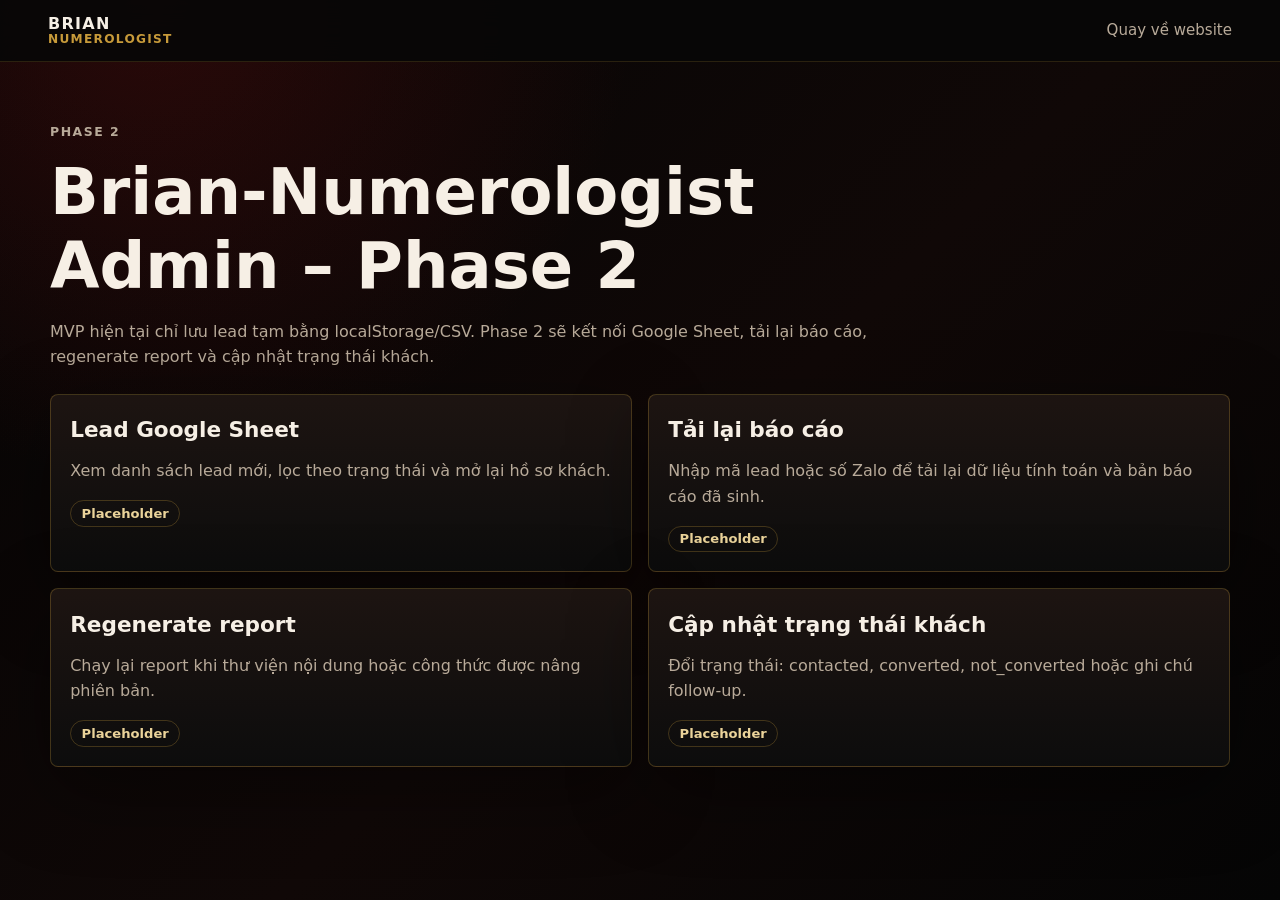
==== admin.html @ 4ddb9e4a "Add files via upload" ====
<!doctype html>
<html lang="vi">
  <head>
    <meta charset="utf-8">
    <meta name="viewport" content="width=device-width, initial-scale=1">
    <title>Brian-Numerologist Admin – Phase 2</title>
    <link rel="icon" href="data:,">
    <link rel="stylesheet" href="styles.css">
  </head>
  <body>
    <header class="site-header">
      <a class="brand-mark" href="index.html">
        <span>BRIAN</span><span>NUMEROLOGIST</span>
      </a>
      <nav aria-label="Điều hướng admin">
        <a href="index.html">Quay về website</a>
      </nav>
    </header>

    <main class="admin-shell">
      <section class="admin-hero">
        <p class="eyebrow">Phase 2</p>
        <h1>Brian-Numerologist Admin – Phase 2</h1>
        <p>
          MVP hiện tại chỉ lưu lead tạm bằng localStorage/CSV. Phase 2 sẽ kết nối Google Sheet,
          tải lại báo cáo, regenerate report và cập nhật trạng thái khách.
        </p>
      </section>

      <section class="admin-grid">
        <article class="admin-card">
          <h2>Lead Google Sheet</h2>
          <p>Xem danh sách lead mới, lọc theo trạng thái và mở lại hồ sơ khách.</p>
          <span class="phase-badge">Placeholder</span>
        </article>

        <article class="admin-card">
          <h2>Tải lại báo cáo</h2>
          <p>Nhập mã lead hoặc số Zalo để tải lại dữ liệu tính toán và bản báo cáo đã sinh.</p>
          <span class="phase-badge">Placeholder</span>
        </article>

        <article class="admin-card">
          <h2>Regenerate report</h2>
          <p>Chạy lại report khi thư viện nội dung hoặc công thức được nâng phiên bản.</p>
          <span class="phase-badge">Placeholder</span>
        </article>

        <article class="admin-card">
          <h2>Cập nhật trạng thái khách</h2>
          <p>Đổi trạng thái: contacted, converted, not_converted hoặc ghi chú follow-up.</p>
          <span class="phase-badge">Placeholder</span>
        </article>
      </section>
    </main>
  </body>
</html>
---- styles.css ----
:root {
  --bg: #070707;
  --bg-soft: #111111;
  --panel: #15110f;
  --panel-strong: #1e1512;
  --red: #8f1414;
  --red-deep: #4d0909;
  --gold: #c79a3a;
  --gold-soft: #ead39a;
  --text: #f6efe5;
  --muted: #b8aa99;
  --line: rgba(199, 154, 58, 0.28);
  --danger: #ffb0a8;
  --success: #bce7be;
  --shadow: 0 24px 80px rgba(0, 0, 0, 0.42);
  color-scheme: dark;
  font-family: Inter, ui-sans-serif, system-ui, -apple-system, BlinkMacSystemFont, "Segoe UI", sans-serif;
}

* {
  box-sizing: border-box;
}

html {
  scroll-behavior: smooth;
}

body {
  margin: 0;
  background:
    radial-gradient(circle at 12% 0%, rgba(143, 20, 20, 0.26), transparent 30rem),
    linear-gradient(135deg, #050505 0%, #100807 54%, #050505 100%);
  color: var(--text);
  min-height: 100vh;
}

a {
  color: var(--gold-soft);
}

button,
input,
select,
textarea {
  font: inherit;
}

.site-header {
  position: sticky;
  top: 0;
  z-index: 20;
  display: flex;
  align-items: center;
  justify-content: space-between;
  gap: 1rem;
  padding: 1rem clamp(1rem, 4vw, 3rem);
  background: rgba(7, 7, 7, 0.9);
  border-bottom: 1px solid rgba(199, 154, 58, 0.18);
  backdrop-filter: blur(14px);
}

.brand-mark {
  display: inline-flex;
  flex-direction: column;
  gap: 0.05rem;
  color: var(--text);
  text-decoration: none;
  font-weight: 800;
  letter-spacing: 0.08em;
  line-height: 1;
}

.brand-mark span:last-child {
  color: var(--gold);
  font-size: 0.76rem;
}

nav {
  display: flex;
  flex-wrap: wrap;
  justify-content: flex-end;
  gap: 0.85rem;
}

nav a {
  color: var(--muted);
  text-decoration: none;
  font-size: 0.94rem;
}

nav a:hover {
  color: var(--gold-soft);
}

main {
  width: min(1180px, calc(100% - 2rem));
  margin: 0 auto;
}

.hero {
  display: grid;
  grid-template-columns: minmax(0, 1fr) 340px;
  gap: clamp(1rem, 4vw, 3rem);
  align-items: center;
  min-height: 560px;
  padding: clamp(3rem, 8vw, 6rem) 0;
}

.hero h1 {
  max-width: 820px;
  margin: 0;
  font-size: clamp(2.45rem, 5vw, 5.5rem);
  line-height: 0.98;
  letter-spacing: 0;
}

.hero-subtitle {
  max-width: 680px;
  color: var(--gold-soft);
  font-size: clamp(1.1rem, 2vw, 1.45rem);
  line-height: 1.55;
}

.disclaimer {
  width: fit-content;
  max-width: 720px;
  margin-top: 1.25rem;
  padding: 0.85rem 1rem;
  color: var(--text);
  background: rgba(143, 20, 20, 0.28);
  border: 1px solid rgba(199, 154, 58, 0.32);
  border-radius: 8px;
}

.hero-panel,
.form-card,
.summary-card,
.test-card,
.report-panel,
.admin-card,
.interest-box {
  background: linear-gradient(180deg, rgba(30, 21, 18, 0.96), rgba(13, 13, 13, 0.96));
  border: 1px solid var(--line);
  border-radius: 8px;
  box-shadow: var(--shadow);
}

.hero-panel {
  padding: 1.25rem;
}

.hero-panel strong {
  display: block;
  margin: 0.2rem 0;
  color: var(--gold);
  font-size: 3.2rem;
  line-height: 1;
}

.panel-kicker,
.eyebrow {
  color: var(--gold);
  font-size: 0.78rem;
  font-weight: 800;
  letter-spacing: 0.12em;
  text-transform: uppercase;
}

.zalo-link {
  display: inline-flex;
  margin-top: 0.6rem;
  color: var(--text);
  font-weight: 700;
  text-decoration: none;
}

.workspace-grid {
  display: grid;
  grid-template-columns: minmax(320px, 0.95fr) minmax(320px, 1.05fr);
  gap: 1rem;
  align-items: start;
  padding-bottom: 2rem;
}

.form-card,
.summary-card,
.test-card {
  padding: clamp(1rem, 2vw, 1.5rem);
}

.test-card {
  grid-column: 2;
}

.section-heading {
  margin-bottom: 1rem;
}

.section-heading h2,
.report-toolbar h2,
.admin-card h2 {
  margin: 0.2rem 0 0;
  color: var(--text);
  font-size: 1.35rem;
}

.section-heading p {
  margin: 0.4rem 0 0;
  color: var(--muted);
  line-height: 1.55;
}

.centered {
  text-align: center;
  max-width: 760px;
  margin: 0 auto 1.5rem;
}

.field {
  display: grid;
  gap: 0.45rem;
  margin-bottom: 0.9rem;
}

label {
  color: var(--gold-soft);
  font-size: 0.94rem;
  font-weight: 700;
}

input,
select,
textarea {
  width: 100%;
  color: var(--text);
  background: #0a0a0a;
  border: 1px solid rgba(199, 154, 58, 0.26);
  border-radius: 8px;
  padding: 0.82rem 0.9rem;
  outline: none;
}

textarea {
  resize: vertical;
}

input:focus,
select:focus,
textarea:focus {
  border-color: var(--gold);
  box-shadow: 0 0 0 3px rgba(199, 154, 58, 0.14);
}

.checkbox-row {
  display: flex;
  gap: 0.7rem;
  align-items: flex-start;
  color: var(--muted);
  font-weight: 500;
  line-height: 1.45;
}

.checkbox-row input {
  width: auto;
  margin-top: 0.18rem;
}

.form-errors {
  margin: 1rem 0;
  padding: 0.85rem 1rem;
  color: var(--danger);
  background: rgba(143, 20, 20, 0.2);
  border: 1px solid rgba(255, 176, 168, 0.3);
  border-radius: 8px;
}

.form-errors ul {
  margin: 0;
  padding-left: 1.2rem;
}

.button-row,
.utility-row {
  display: flex;
  flex-wrap: wrap;
  gap: 0.7rem;
  align-items: center;
  margin-top: 1rem;
}

.compact {
  justify-content: flex-end;
}

.primary-button,
.secondary-button,
.ghost-button {
  display: inline-flex;
  justify-content: center;
  align-items: center;
  min-height: 2.85rem;
  border: 1px solid transparent;
  border-radius: 8px;
  padding: 0.75rem 1rem;
  font-weight: 800;
  cursor: pointer;
  text-decoration: none;
  transition: transform 160ms ease, border-color 160ms ease, background 160ms ease;
}

.primary-button {
  color: #160f06;
  background: linear-gradient(180deg, #edcc77, var(--gold));
  border-color: rgba(255, 255, 255, 0.12);
}

.primary-button.muted {
  color: var(--text);
  background: linear-gradient(180deg, #a51a1a, var(--red-deep));
  border-color: rgba(199, 154, 58, 0.32);
}

.secondary-button {
  color: var(--gold-soft);
  background: rgba(199, 154, 58, 0.08);
  border-color: rgba(199, 154, 58, 0.36);
}

.ghost-button {
  color: var(--muted);
  background: transparent;
  border-color: rgba(255, 255, 255, 0.14);
}

.primary-button:hover,
.secondary-button:hover,
.ghost-button:hover {
  transform: translateY(-1px);
  border-color: var(--gold);
}

.status-text {
  color: var(--muted);
  font-size: 0.9rem;
}

.summary-grid {
  display: grid;
  grid-template-columns: repeat(2, minmax(0, 1fr));
  gap: 0.75rem;
}

.summary-item {
  min-width: 0;
  padding: 0.9rem;
  background: rgba(255, 255, 255, 0.035);
  border: 1px solid rgba(199, 154, 58, 0.18);
  border-radius: 8px;
}

.summary-item span {
  display: block;
  color: var(--muted);
  font-size: 0.82rem;
}

.summary-item strong {
  display: block;
  margin-top: 0.25rem;
  color: var(--gold-soft);
  overflow-wrap: anywhere;
}

.summary-item.wide {
  grid-column: 1 / -1;
}

.test-pass,
.test-fail {
  padding: 0.9rem;
  border-radius: 8px;
  line-height: 1.5;
}

.test-pass {
  color: var(--success);
  background: rgba(92, 160, 95, 0.12);
  border: 1px solid rgba(188, 231, 190, 0.28);
}

.test-fail {
  color: var(--danger);
  background: rgba(143, 20, 20, 0.18);
  border: 1px solid rgba(255, 176, 168, 0.32);
}

.report-panel {
  margin: 2rem 0;
  padding: clamp(1rem, 2vw, 1.5rem);
}

.print-brand {
  display: flex;
  justify-content: space-between;
  gap: 1rem;
  color: var(--gold-soft);
  border-bottom: 1px solid var(--line);
  padding-bottom: 0.8rem;
  margin-bottom: 1rem;
}

.report-toolbar {
  display: flex;
  justify-content: space-between;
  gap: 1rem;
  align-items: flex-end;
  margin-bottom: 1rem;
}

.report-intro {
  color: var(--muted);
  line-height: 1.65;
  padding: 1rem;
  background: rgba(0, 0, 0, 0.22);
  border: 1px solid rgba(199, 154, 58, 0.16);
  border-radius: 8px;
  margin-bottom: 1rem;
}

.accordion {
  display: grid;
  gap: 0.75rem;
}

details {
  background: rgba(255, 255, 255, 0.035);
  border: 1px solid rgba(199, 154, 58, 0.2);
  border-radius: 8px;
  overflow: hidden;
}

summary {
  display: flex;
  justify-content: space-between;
  gap: 1rem;
  padding: 1rem;
  color: var(--gold-soft);
  cursor: pointer;
  font-weight: 800;
}

summary::-webkit-details-marker {
  display: none;
}

summary::after {
  content: "+";
  color: var(--gold);
}

details[open] summary::after {
  content: "-";
}

.accordion-body {
  color: #f0e7da;
  line-height: 1.72;
  padding: 0 1rem 1rem;
  white-space: normal;
}

.accordion-body p {
  margin: 0.75rem 0;
}

.packages {
  padding: 2.5rem 0 4rem;
}

.packages-grid {
  display: grid;
  grid-template-columns: repeat(3, minmax(0, 1fr));
  gap: 1rem;
}

.package-card {
  display: flex;
  min-height: 230px;
  flex-direction: column;
  justify-content: space-between;
  gap: 1rem;
  padding: 1rem;
  background: rgba(255, 255, 255, 0.035);
  border: 1px solid rgba(199, 154, 58, 0.22);
  border-radius: 8px;
}

.package-card h3 {
  margin: 0;
  color: var(--gold-soft);
}

.package-card p {
  margin: 0.55rem 0 0;
  color: var(--muted);
  line-height: 1.55;
}

.interest-box {
  margin-top: 1rem;
  padding: 1rem;
  text-align: center;
}

.interest-box p {
  color: var(--muted);
}

.inline-link {
  width: fit-content;
  margin: 0 auto;
}

.site-footer {
  border-top: 1px solid rgba(199, 154, 58, 0.18);
  padding: 1.4rem clamp(1rem, 4vw, 3rem);
  color: var(--muted);
  text-align: center;
}

.admin-shell {
  padding: 3rem 0 5rem;
}

.admin-hero {
  max-width: 820px;
  margin-bottom: 1.5rem;
}

.admin-hero h1 {
  margin: 0;
  font-size: clamp(2rem, 5vw, 4rem);
}

.admin-hero p {
  color: var(--muted);
  line-height: 1.6;
}

.admin-grid {
  display: grid;
  grid-template-columns: repeat(2, minmax(0, 1fr));
  gap: 1rem;
}

.admin-card {
  padding: 1.2rem;
}

.admin-card p {
  color: var(--muted);
  line-height: 1.6;
}

.phase-badge {
  display: inline-flex;
  color: var(--gold-soft);
  border: 1px solid var(--line);
  border-radius: 999px;
  padding: 0.3rem 0.65rem;
  font-size: 0.82rem;
  font-weight: 800;
}

@media (max-width: 920px) {
  .hero,
  .workspace-grid,
  .admin-grid {
    grid-template-columns: 1fr;
  }

  .hero {
    min-height: auto;
  }

  .test-card {
    grid-column: auto;
  }

  .report-toolbar {
    align-items: flex-start;
    flex-direction: column;
  }

  .compact {
    justify-content: flex-start;
  }

  .packages-grid {
    grid-template-columns: repeat(2, minmax(0, 1fr));
  }
}

@media (max-width: 640px) {
  .site-header {
    align-items: flex-start;
    flex-direction: column;
  }

  nav {
    justify-content: flex-start;
  }

  main {
    width: min(100% - 1rem, 1180px);
  }

  .summary-grid,
  .packages-grid {
    grid-template-columns: 1fr;
  }

  .hero h1 {
    font-size: 2.35rem;
  }

  .print-brand {
    flex-direction: column;
  }
}

@media print {
  :root {
    color-scheme: light;
  }

  body {
    background: #ffffff;
    color: #111111;
  }

  .no-print,
  .site-header,
  .hero,
  .form-card,
  .test-card,
  .packages,
  .site-footer,
  .report-toolbar {
    display: none !important;
  }

  main {
    width: 100%;
    margin: 0;
  }

  .report-panel {
    display: block !important;
    margin: 0;
    padding: 0;
    color: #111111;
    background: #ffffff;
    border: 0;
    box-shadow: none;
  }

  .print-brand {
    color: #111111;
    border-bottom: 1px solid #111111;
  }

  .report-intro,
  details,
  .accordion-body {
    color: #111111;
    background: #ffffff;
    border-color: #cccccc;
  }

  details {
    display: block;
    page-break-inside: avoid;
  }

  details:not([open]) .accordion-body {
    display: block;
  }

  summary {
    color: #111111;
    border-bottom: 1px solid #dddddd;
  }

  summary::after {
    content: "";
  }
}
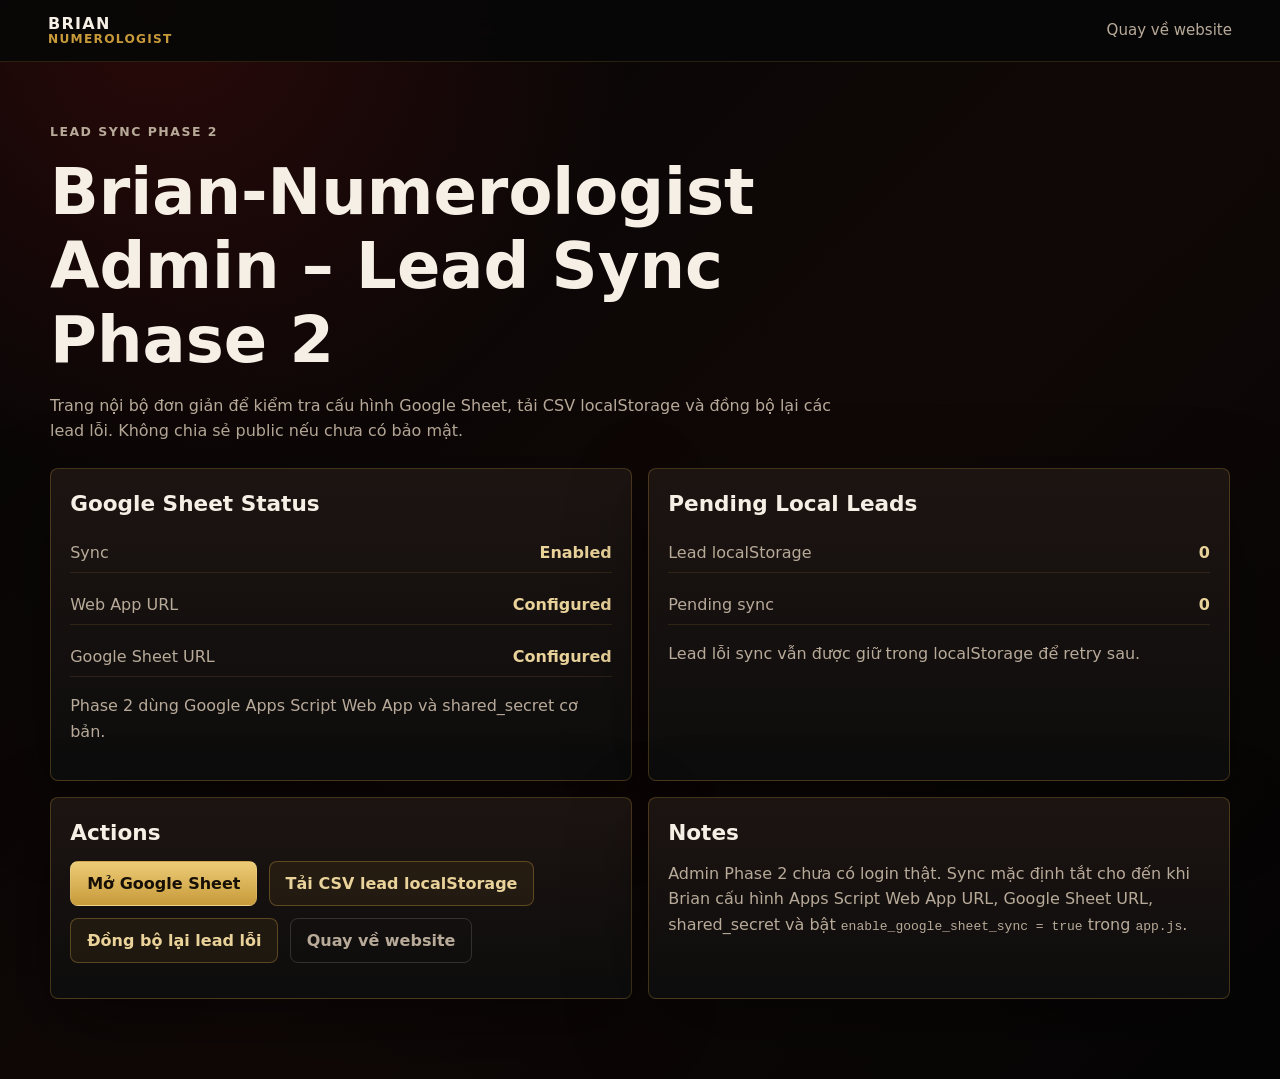
==== commit a001da6d: "Add files via upload" ====
--- a/admin.html
+++ b/admin.html
@@ -3,7 +3,7 @@
   <head>
     <meta charset="utf-8">
     <meta name="viewport" content="width=device-width, initial-scale=1">
-    <title>Brian-Numerologist Admin – Phase 2</title>
+    <title>Brian-Numerologist Admin – Lead Sync Phase 2</title>
     <link rel="icon" href="data:,">
     <link rel="stylesheet" href="styles.css">
   </head>
@@ -19,39 +19,125 @@
 
     <main class="admin-shell">
       <section class="admin-hero">
-        <p class="eyebrow">Phase 2</p>
-        <h1>Brian-Numerologist Admin – Phase 2</h1>
+        <p class="eyebrow">Lead Sync Phase 2</p>
+        <h1>Brian-Numerologist Admin – Lead Sync Phase 2</h1>
         <p>
-          MVP hiện tại chỉ lưu lead tạm bằng localStorage/CSV. Phase 2 sẽ kết nối Google Sheet,
-          tải lại báo cáo, regenerate report và cập nhật trạng thái khách.
+          Trang nội bộ đơn giản để kiểm tra cấu hình Google Sheet, tải CSV localStorage
+          và đồng bộ lại các lead lỗi. Không chia sẻ public nếu chưa có bảo mật.
         </p>
       </section>
 
       <section class="admin-grid">
         <article class="admin-card">
-          <h2>Lead Google Sheet</h2>
-          <p>Xem danh sách lead mới, lọc theo trạng thái và mở lại hồ sơ khách.</p>
-          <span class="phase-badge">Placeholder</span>
+          <h2>Google Sheet Status</h2>
+          <div class="sync-status-list">
+            <div class="sync-status-row">
+              <span>Sync</span>
+              <strong id="syncEnabledStatus">Đang kiểm tra...</strong>
+            </div>
+            <div class="sync-status-row">
+              <span>Web App URL</span>
+              <strong id="webAppStatus">Đang kiểm tra...</strong>
+            </div>
+            <div class="sync-status-row">
+              <span>Google Sheet URL</span>
+              <strong id="sheetUrlStatus">Đang kiểm tra...</strong>
+            </div>
+          </div>
+          <p>Phase 2 dùng Google Apps Script Web App và shared_secret cơ bản.</p>
         </article>
 
         <article class="admin-card">
-          <h2>Tải lại báo cáo</h2>
-          <p>Nhập mã lead hoặc số Zalo để tải lại dữ liệu tính toán và bản báo cáo đã sinh.</p>
-          <span class="phase-badge">Placeholder</span>
+          <h2>Pending Local Leads</h2>
+          <div class="sync-status-list">
+            <div class="sync-status-row">
+              <span>Lead localStorage</span>
+              <strong id="localLeadCount">0</strong>
+            </div>
+            <div class="sync-status-row">
+              <span>Pending sync</span>
+              <strong id="pendingLeadCount">0</strong>
+            </div>
+          </div>
+          <p>Lead lỗi sync vẫn được giữ trong localStorage để retry sau.</p>
         </article>
 
         <article class="admin-card">
-          <h2>Regenerate report</h2>
-          <p>Chạy lại report khi thư viện nội dung hoặc công thức được nâng phiên bản.</p>
-          <span class="phase-badge">Placeholder</span>
+          <h2>Actions</h2>
+          <div class="admin-actions">
+            <button class="primary-button" type="button" id="openSheetButton">Mở Google Sheet</button>
+            <button class="secondary-button" type="button" id="downloadAdminCsvButton">Tải CSV lead localStorage</button>
+            <button class="secondary-button" type="button" id="retrySyncButton">Đồng bộ lại lead lỗi</button>
+            <a class="ghost-button" href="index.html">Quay về website</a>
+          </div>
+          <p id="adminMessage" class="admin-message" role="status"></p>
         </article>
 
         <article class="admin-card">
-          <h2>Cập nhật trạng thái khách</h2>
-          <p>Đổi trạng thái: contacted, converted, not_converted hoặc ghi chú follow-up.</p>
-          <span class="phase-badge">Placeholder</span>
+          <h2>Notes</h2>
+          <p>
+            Admin Phase 2 chưa có login thật. Sync mặc định tắt cho đến khi Brian cấu hình
+            Apps Script Web App URL, Google Sheet URL, shared_secret và bật
+            <code>enable_google_sheet_sync = true</code> trong <code>app.js</code>.
+          </p>
         </article>
       </section>
     </main>
+
+    <div id="toast-container" class="toast-container" aria-live="polite" aria-atomic="true"></div>
+
+    <script src="app.js"></script>
+    <script>
+      document.addEventListener("DOMContentLoaded", function () {
+        var api = window.BrianNumerologist;
+        var config = api.getGoogleSheetConfig();
+        var message = document.getElementById("adminMessage");
+
+        function setText(id, text) {
+          var element = document.getElementById(id);
+          if (element) {
+            element.textContent = text;
+          }
+        }
+
+        function refreshStatus() {
+          setText("syncEnabledStatus", config.enable_google_sheet_sync ? "Enabled" : "Disabled");
+          setText("webAppStatus", config.google_apps_script_web_app_url ? "Configured" : "Not configured");
+          setText("sheetUrlStatus", config.google_sheet_url ? "Configured" : "Not configured");
+          setText("localLeadCount", String(api.getStoredLeads().length));
+          setText("pendingLeadCount", String(api.getPendingLeadCount()));
+        }
+
+        document.getElementById("openSheetButton").addEventListener("click", function () {
+          if (!config.google_sheet_url) {
+            message.textContent = "Chưa cấu hình Google Sheet URL trong app.js.";
+            api.showToast("Chưa cấu hình Google Sheet URL.", "warning");
+            return;
+          }
+
+          window.open(config.google_sheet_url, "_blank", "noopener");
+        });
+
+        document.getElementById("downloadAdminCsvButton").addEventListener("click", function () {
+          if (!api.getStoredLeads().length) {
+            message.textContent = "Chưa có lead localStorage để tải CSV.";
+            api.showToast("Chưa có lead localStorage để tải CSV.", "warning");
+            return;
+          }
+
+          api.downloadLeadsCsv();
+          message.textContent = "Đã tạo file CSV từ localStorage.";
+        });
+
+        document.getElementById("retrySyncButton").addEventListener("click", function () {
+          api.retryPendingLeads().then(function (result) {
+            refreshStatus();
+            message.textContent = "Retry xong: đồng bộ " + result.synced + ", còn lại " + result.remaining + ".";
+          });
+        });
+
+        refreshStatus();
+      });
+    </script>
   </body>
 </html>
--- a/styles.css
+++ b/styles.css
@@ -521,6 +521,79 @@
   margin: 0 auto;
 }
 
+.toast-container {
+  position: fixed;
+  right: 1rem;
+  bottom: 1rem;
+  z-index: 50;
+  display: grid;
+  gap: 0.75rem;
+  width: min(360px, calc(100vw - 2rem));
+}
+
+.toast {
+  padding: 0.85rem 1rem;
+  color: var(--text);
+  background: rgba(17, 17, 17, 0.96);
+  border: 1px solid rgba(199, 154, 58, 0.34);
+  border-radius: 8px;
+  box-shadow: var(--shadow);
+  line-height: 1.45;
+}
+
+.toast.success {
+  border-color: rgba(188, 231, 190, 0.44);
+}
+
+.toast.warning {
+  border-color: rgba(234, 211, 154, 0.5);
+}
+
+.toast.error {
+  border-color: rgba(255, 176, 168, 0.5);
+}
+
+.attention-field {
+  border-color: var(--danger) !important;
+  box-shadow: 0 0 0 3px rgba(255, 176, 168, 0.14) !important;
+}
+
+.sync-status-list {
+  display: grid;
+  gap: 0.7rem;
+  margin: 1rem 0;
+}
+
+.sync-status-row {
+  display: flex;
+  justify-content: space-between;
+  gap: 1rem;
+  padding: 0.65rem 0;
+  border-bottom: 1px solid rgba(199, 154, 58, 0.14);
+}
+
+.sync-status-row span {
+  color: var(--muted);
+}
+
+.sync-status-row strong {
+  color: var(--gold-soft);
+  text-align: right;
+}
+
+.admin-actions {
+  display: flex;
+  flex-wrap: wrap;
+  gap: 0.7rem;
+  margin-top: 1rem;
+}
+
+.admin-message {
+  margin-top: 1rem;
+  color: var(--gold-soft);
+  line-height: 1.5;
+}
+
 .site-footer {
   border-top: 1px solid rgba(199, 154, 58, 0.18);
   padding: 1.4rem clamp(1rem, 4vw, 3rem);
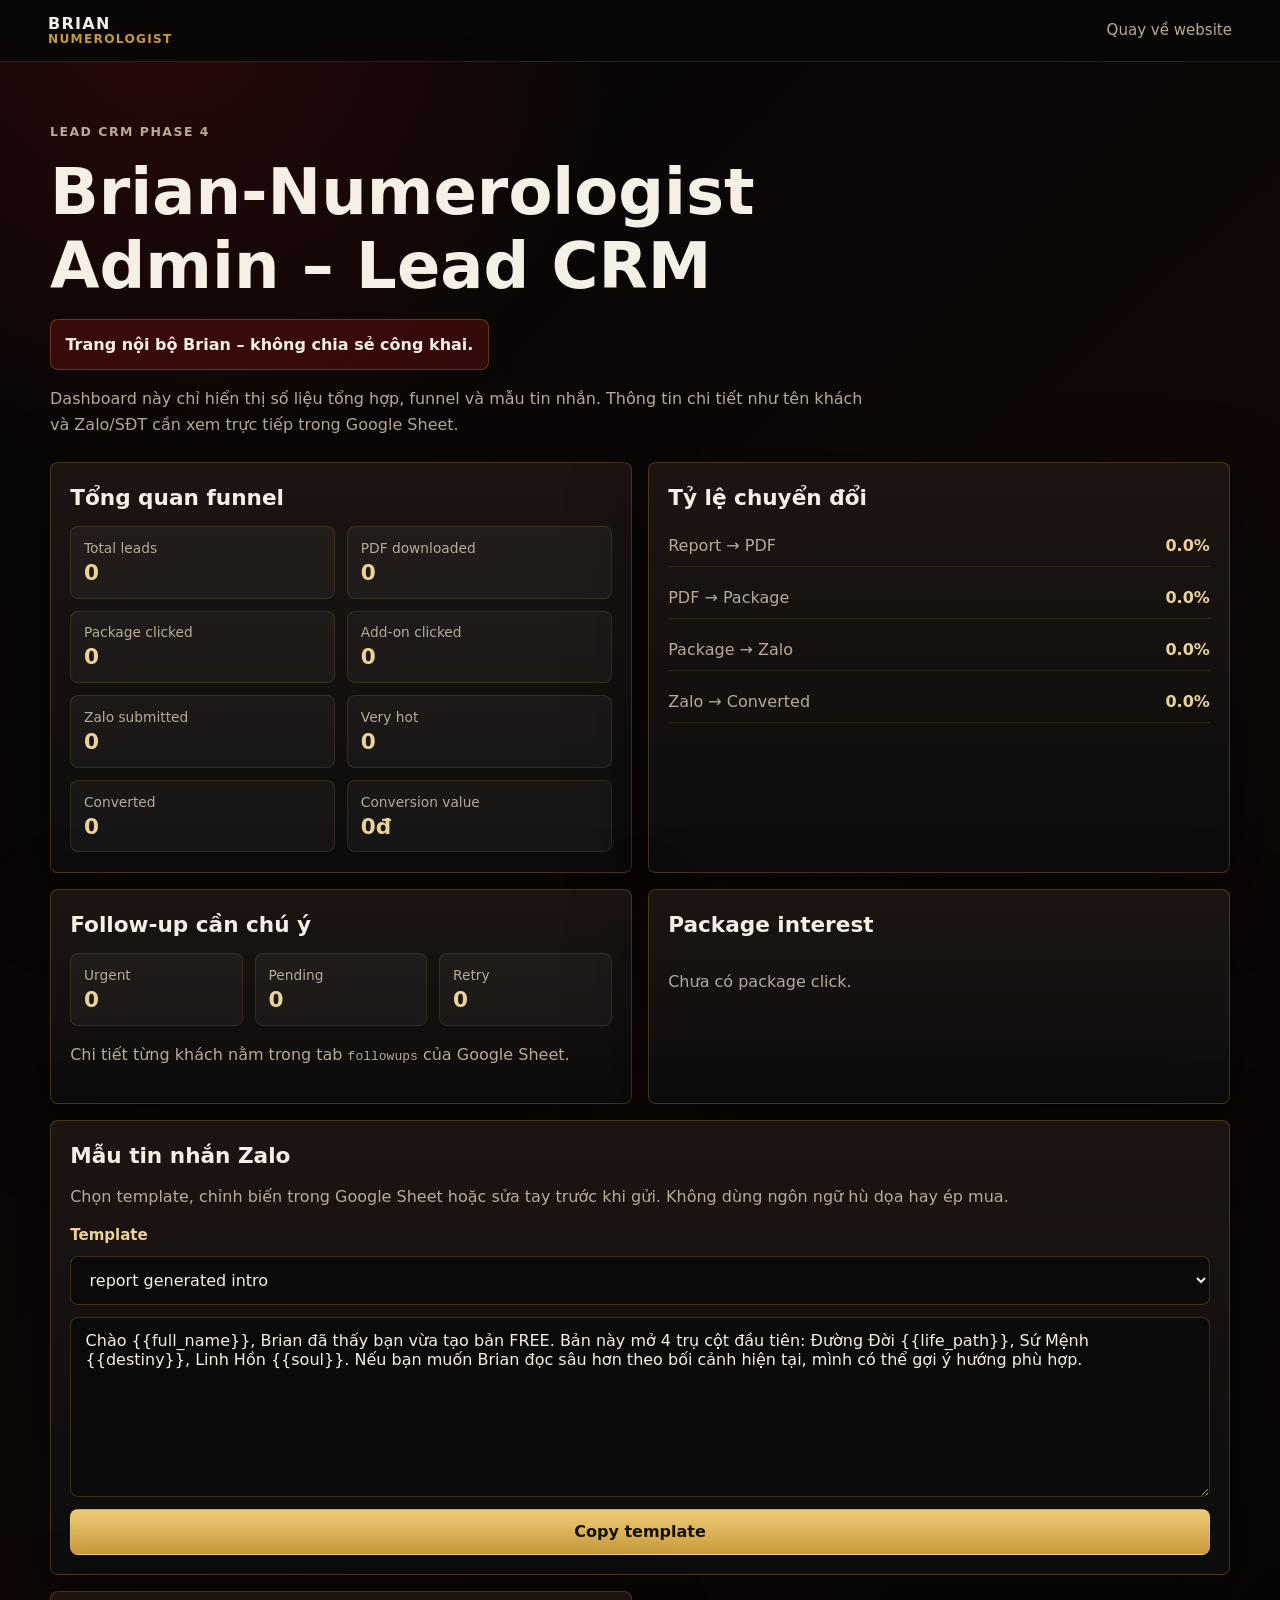
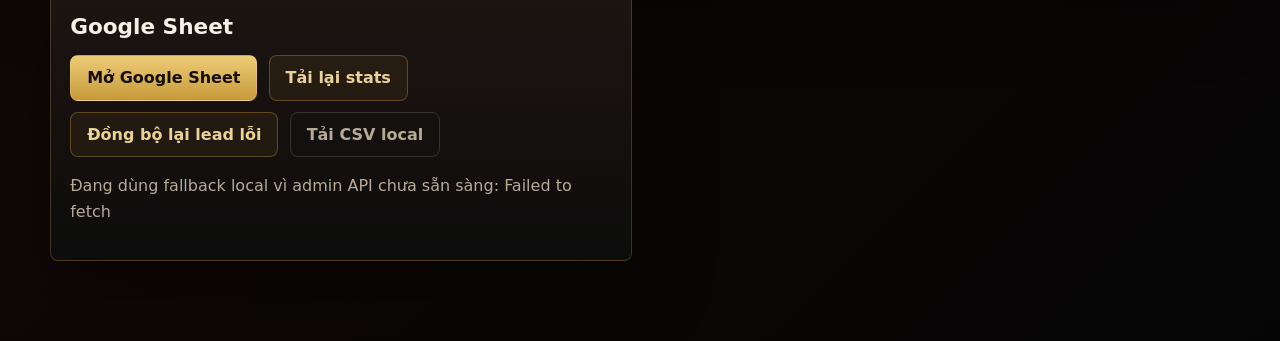
==== commit 9ea3bfd6: "Add files via upload" ====
--- a/admin.html
+++ b/admin.html
@@ -3,7 +3,7 @@
   <head>
     <meta charset="utf-8">
     <meta name="viewport" content="width=device-width, initial-scale=1">
-    <title>Brian-Numerologist Admin – Lead Sync Phase 2</title>
+    <title>Brian-Numerologist Admin – Lead CRM Phase 4</title>
     <link rel="icon" href="data:,">
     <link rel="stylesheet" href="styles.css">
   </head>
@@ -19,67 +19,77 @@
 
     <main class="admin-shell">
       <section class="admin-hero">
-        <p class="eyebrow">Lead Sync Phase 2</p>
-        <h1>Brian-Numerologist Admin – Lead Sync Phase 2</h1>
+        <p class="eyebrow">Lead CRM Phase 4</p>
+        <h1>Brian-Numerologist Admin – Lead CRM</h1>
+        <p class="admin-warning">Trang nội bộ Brian – không chia sẻ công khai.</p>
         <p>
-          Trang nội bộ đơn giản để kiểm tra cấu hình Google Sheet, tải CSV localStorage
-          và đồng bộ lại các lead lỗi. Không chia sẻ public nếu chưa có bảo mật.
+          Dashboard này chỉ hiển thị số liệu tổng hợp, funnel và mẫu tin nhắn.
+          Thông tin chi tiết như tên khách và Zalo/SĐT cần xem trực tiếp trong Google Sheet.
         </p>
       </section>
 
-      <section class="admin-grid">
-        <article class="admin-card">
-          <h2>Google Sheet Status</h2>
+      <section class="admin-grid crm-admin-grid">
+        <article class="admin-card">
+          <h2>Tổng quan funnel</h2>
+          <div class="admin-metric-grid">
+            <div><span>Total leads</span><strong id="statTotalLeads">0</strong></div>
+            <div><span>PDF downloaded</span><strong id="statPdfDownloaded">0</strong></div>
+            <div><span>Package clicked</span><strong id="statPackageClicked">0</strong></div>
+            <div><span>Add-on clicked</span><strong id="statAddonClicked">0</strong></div>
+            <div><span>Zalo submitted</span><strong id="statZaloSubmitted">0</strong></div>
+            <div><span>Very hot</span><strong id="statVeryHot">0</strong></div>
+            <div><span>Converted</span><strong id="statConverted">0</strong></div>
+            <div><span>Conversion value</span><strong id="statConversionValue">0đ</strong></div>
+          </div>
+        </article>
+
+        <article class="admin-card">
+          <h2>Tỷ lệ chuyển đổi</h2>
           <div class="sync-status-list">
-            <div class="sync-status-row">
-              <span>Sync</span>
-              <strong id="syncEnabledStatus">Đang kiểm tra...</strong>
-            </div>
-            <div class="sync-status-row">
-              <span>Web App URL</span>
-              <strong id="webAppStatus">Đang kiểm tra...</strong>
-            </div>
-            <div class="sync-status-row">
-              <span>Google Sheet URL</span>
-              <strong id="sheetUrlStatus">Đang kiểm tra...</strong>
-            </div>
-          </div>
-          <p>Phase 2 dùng Google Apps Script Web App và shared_secret cơ bản.</p>
-        </article>
-
-        <article class="admin-card">
-          <h2>Pending Local Leads</h2>
-          <div class="sync-status-list">
-            <div class="sync-status-row">
-              <span>Lead localStorage</span>
-              <strong id="localLeadCount">0</strong>
-            </div>
-            <div class="sync-status-row">
-              <span>Pending sync</span>
-              <strong id="pendingLeadCount">0</strong>
-            </div>
-          </div>
-          <p>Lead lỗi sync vẫn được giữ trong localStorage để retry sau.</p>
-        </article>
-
-        <article class="admin-card">
-          <h2>Actions</h2>
+            <div class="sync-status-row"><span>Report → PDF</span><strong id="rateReportPdf">0%</strong></div>
+            <div class="sync-status-row"><span>PDF → Package</span><strong id="ratePdfPackage">0%</strong></div>
+            <div class="sync-status-row"><span>Package → Zalo</span><strong id="ratePackageZalo">0%</strong></div>
+            <div class="sync-status-row"><span>Zalo → Converted</span><strong id="rateZaloConverted">0%</strong></div>
+          </div>
+        </article>
+
+        <article class="admin-card">
+          <h2>Follow-up cần chú ý</h2>
+          <div class="admin-metric-grid compact-metrics">
+            <div><span>Urgent</span><strong id="followUrgent">0</strong></div>
+            <div><span>Pending</span><strong id="followPending">0</strong></div>
+            <div><span>Retry</span><strong id="followRetry">0</strong></div>
+          </div>
+          <p>Chi tiết từng khách nằm trong tab <code>followups</code> của Google Sheet.</p>
+        </article>
+
+        <article class="admin-card">
+          <h2>Package interest</h2>
+          <div id="packageInterestStats" class="package-stats-list">
+            <p>Đang tải thống kê...</p>
+          </div>
+        </article>
+
+        <article class="admin-card wide-admin-card">
+          <h2>Mẫu tin nhắn Zalo</h2>
+          <p>Chọn template, chỉnh biến trong Google Sheet hoặc sửa tay trước khi gửi. Không dùng ngôn ngữ hù dọa hay ép mua.</p>
+          <div class="template-tools">
+            <label for="templateSelect">Template</label>
+            <select id="templateSelect"></select>
+            <textarea id="templateText" rows="8" readonly></textarea>
+            <button class="primary-button" type="button" id="copyTemplateButton">Copy template</button>
+          </div>
+        </article>
+
+        <article class="admin-card">
+          <h2>Google Sheet</h2>
           <div class="admin-actions">
             <button class="primary-button" type="button" id="openSheetButton">Mở Google Sheet</button>
-            <button class="secondary-button" type="button" id="downloadAdminCsvButton">Tải CSV lead localStorage</button>
+            <button class="secondary-button" type="button" id="refreshStatsButton">Tải lại stats</button>
             <button class="secondary-button" type="button" id="retrySyncButton">Đồng bộ lại lead lỗi</button>
-            <a class="ghost-button" href="index.html">Quay về website</a>
+            <button class="ghost-button" type="button" id="downloadAdminCsvButton">Tải CSV local</button>
           </div>
           <p id="adminMessage" class="admin-message" role="status"></p>
-        </article>
-
-        <article class="admin-card">
-          <h2>Notes</h2>
-          <p>
-            Admin Phase 2 chưa có login thật. Sync mặc định tắt cho đến khi Brian cấu hình
-            Apps Script Web App URL, Google Sheet URL, shared_secret và bật
-            <code>enable_google_sheet_sync = true</code> trong <code>app.js</code>.
-          </p>
         </article>
       </section>
     </main>
@@ -92,21 +102,90 @@
         var api = window.BrianNumerologist;
         var config = api.getGoogleSheetConfig();
         var message = document.getElementById("adminMessage");
-
-        function setText(id, text) {
+        var templates = [];
+
+        function setText(id, value) {
           var element = document.getElementById(id);
-          if (element) {
-            element.textContent = text;
+          if (element) element.textContent = value;
+        }
+
+        function formatPercent(value) {
+          var number = Number(value || 0) * 100;
+          return number.toFixed(number >= 10 ? 0 : 1) + "%";
+        }
+
+        function formatVnd(value) {
+          var number = Number(value || 0);
+          return number.toLocaleString("vi-VN") + "đ";
+        }
+
+        function renderStats(stats) {
+          var totals = stats.totals || {};
+          var rates = stats.funnel_rates || {};
+          var followups = stats.followups || {};
+          setText("statTotalLeads", totals.total_leads || 0);
+          setText("statPdfDownloaded", totals.pdf_downloaded || 0);
+          setText("statPackageClicked", totals.package_clicked || 0);
+          setText("statAddonClicked", totals.addon_clicked || 0);
+          setText("statZaloSubmitted", totals.zalo_submitted || 0);
+          setText("statVeryHot", totals.very_hot_leads || 0);
+          setText("statConverted", totals.converted || 0);
+          setText("statConversionValue", formatVnd(totals.total_conversion_value || 0));
+          setText("rateReportPdf", formatPercent(rates.report_to_pdf));
+          setText("ratePdfPackage", formatPercent(rates.pdf_to_package));
+          setText("ratePackageZalo", formatPercent(rates.package_to_zalo));
+          setText("rateZaloConverted", formatPercent(rates.zalo_to_converted));
+          setText("followUrgent", followups.urgent || 0);
+          setText("followPending", followups.pending || 0);
+          setText("followRetry", followups.retry || 0);
+
+          var packageBox = document.getElementById("packageInterestStats");
+          var packageRows = stats.package_interest || [];
+          packageBox.innerHTML = packageRows.length
+            ? packageRows.map(function (item) {
+                return "<div><span>" + api.escapeHtml(String(item.name || "")) + "</span><strong>" + Number(item.count || 0) + "</strong></div>";
+              }).join("")
+            : "<p>Chưa có package click.</p>";
+
+          if (stats.warning) {
+            message.textContent = "Đang dùng fallback local vì admin API chưa sẵn sàng: " + stats.warning;
+          } else {
+            message.textContent = "Stats đã tải từ " + (stats.source || "Google Sheet") + ".";
           }
         }
 
-        function refreshStatus() {
-          setText("syncEnabledStatus", config.enable_google_sheet_sync ? "Enabled" : "Disabled");
-          setText("webAppStatus", config.google_apps_script_web_app_url ? "Configured" : "Not configured");
-          setText("sheetUrlStatus", config.google_sheet_url ? "Configured" : "Not configured");
-          setText("localLeadCount", String(api.getStoredLeads().length));
-          setText("pendingLeadCount", String(api.getPendingLeadCount()));
-        }
+        function renderTemplates(payload) {
+          templates = payload.templates || [];
+          var select = document.getElementById("templateSelect");
+          select.innerHTML = templates.map(function (template) {
+            return "<option value=\"" + api.escapeHtml(template.template_key) + "\">" + api.escapeHtml(template.template_name || template.template_key) + "</option>";
+          }).join("");
+          updateTemplateText();
+        }
+
+        function updateTemplateText() {
+          var key = document.getElementById("templateSelect").value;
+          var template = templates.find(function (item) { return item.template_key === key; }) || templates[0];
+          document.getElementById("templateText").value = template ? template.message_text : "";
+        }
+
+        function refreshStats() {
+          message.textContent = "Đang tải stats...";
+          api.fetchAdminStats().then(renderStats);
+          api.fetchMessageTemplates().then(renderTemplates);
+        }
+
+        document.getElementById("templateSelect").addEventListener("change", updateTemplateText);
+        document.getElementById("copyTemplateButton").addEventListener("click", function () {
+          var text = document.getElementById("templateText").value;
+          navigator.clipboard.writeText(text).then(function () {
+            api.showToast("Đã copy template.", "success");
+          }).catch(function () {
+            document.getElementById("templateText").select();
+            document.execCommand("copy");
+            api.showToast("Đã copy template.", "success");
+          });
+        });
 
         document.getElementById("openSheetButton").addEventListener("click", function () {
           if (!config.google_sheet_url) {
@@ -114,29 +193,28 @@
             api.showToast("Chưa cấu hình Google Sheet URL.", "warning");
             return;
           }
-
           window.open(config.google_sheet_url, "_blank", "noopener");
         });
 
+        document.getElementById("refreshStatsButton").addEventListener("click", refreshStats);
         document.getElementById("downloadAdminCsvButton").addEventListener("click", function () {
           if (!api.getStoredLeads().length) {
             message.textContent = "Chưa có lead localStorage để tải CSV.";
             api.showToast("Chưa có lead localStorage để tải CSV.", "warning");
             return;
           }
-
           api.downloadLeadsCsv();
           message.textContent = "Đã tạo file CSV từ localStorage.";
         });
 
         document.getElementById("retrySyncButton").addEventListener("click", function () {
           api.retryPendingLeads().then(function (result) {
-            refreshStatus();
+            refreshStats();
             message.textContent = "Retry xong: đồng bộ " + result.synced + ", còn lại " + result.remaining + ".";
           });
         });
 
-        refreshStatus();
+        refreshStats();
       });
     </script>
   </body>
--- a/styles.css
+++ b/styles.css
@@ -344,6 +344,17 @@
   font-size: 0.9rem;
 }
 
+.status-warning {
+  display: inline-block;
+  padding: 0.65rem 0.8rem;
+  color: var(--danger);
+  background: rgba(143, 20, 20, 0.18);
+  border: 1px solid rgba(255, 176, 168, 0.46);
+  border-radius: 8px;
+  font-weight: 800;
+  line-height: 1.45;
+}
+
 .summary-grid {
   display: grid;
   grid-template-columns: repeat(2, minmax(0, 1fr));
@@ -397,6 +408,17 @@
 .report-panel {
   margin: 2rem 0;
   padding: clamp(1rem, 2vw, 1.5rem);
+  position: relative;
+  overflow: hidden;
+}
+
+.report-panel::before {
+  content: "";
+  position: absolute;
+  inset: 0 0 auto;
+  height: 4px;
+  background: linear-gradient(90deg, var(--red-deep), var(--gold), var(--red));
+  pointer-events: none;
 }
 
 .print-brand {
@@ -437,6 +459,12 @@
   border: 1px solid rgba(199, 154, 58, 0.2);
   border-radius: 8px;
   overflow: hidden;
+  transition: border-color 160ms ease, background 160ms ease;
+}
+
+details[open] {
+  background: rgba(255, 255, 255, 0.05);
+  border-color: rgba(199, 154, 58, 0.36);
 }
 
 summary {
@@ -470,20 +498,68 @@
 }
 
 .accordion-body p {
-  margin: 0.75rem 0;
+  margin: 0.85rem 0;
+}
+
+.conversion-cta {
+  display: grid;
+  grid-template-columns: minmax(0, 1.2fr) minmax(260px, 0.8fr);
+  gap: 1rem;
+  align-items: center;
+  margin: 1rem 0;
+  padding: 1rem;
+  background: rgba(143, 20, 20, 0.22);
+  border: 1px solid rgba(199, 154, 58, 0.32);
+  border-radius: 8px;
+}
+
+.conversion-cta h3 {
+  margin: 0.2rem 0 0.5rem;
+  color: var(--gold-soft);
+  font-size: 1.25rem;
+}
+
+.conversion-cta p {
+  margin: 0;
+  color: var(--muted);
+  line-height: 1.55;
+}
+
+.recommendation-box {
+  display: grid;
+  gap: 0.35rem;
+  padding: 0.85rem;
+  background: rgba(255, 255, 255, 0.04);
+  border: 1px solid rgba(199, 154, 58, 0.24);
+  border-radius: 8px;
+}
+
+.recommendation-box strong {
+  color: var(--text);
+}
+
+.recommendation-box span {
+  color: var(--muted);
+  line-height: 1.45;
 }
 
 .packages {
   padding: 2.5rem 0 4rem;
 }
 
-.packages-grid {
+.packages-grid,
+.addons-grid {
   display: grid;
   grid-template-columns: repeat(3, minmax(0, 1fr));
   gap: 1rem;
 }
 
-.package-card {
+.addons-heading {
+  margin-top: 2.5rem;
+}
+
+.package-card,
+.addon-card {
   display: flex;
   min-height: 230px;
   flex-direction: column;
@@ -495,12 +571,27 @@
   border-radius: 8px;
 }
 
-.package-card h3 {
+.addon-card {
+  min-height: 210px;
+}
+
+.package-card h3,
+.addon-card h3 {
   margin: 0;
   color: var(--gold-soft);
 }
 
-.package-card p {
+.package-price,
+.selected-price {
+  display: inline-flex;
+  margin-top: 0.45rem;
+  color: var(--gold);
+  font-size: 1.05rem;
+  font-weight: 900;
+}
+
+.package-card p,
+.addon-card p {
   margin: 0.55rem 0 0;
   color: var(--muted);
   line-height: 1.55;
@@ -633,6 +724,74 @@
 .admin-card p {
   color: var(--muted);
   line-height: 1.6;
+}
+
+.admin-warning {
+  width: fit-content;
+  padding: 0.75rem 0.9rem;
+  color: var(--text) !important;
+  background: rgba(143, 20, 20, 0.32);
+  border: 1px solid rgba(199, 154, 58, 0.32);
+  border-radius: 8px;
+  font-weight: 800;
+}
+
+.crm-admin-grid .wide-admin-card {
+  grid-column: 1 / -1;
+}
+
+.admin-metric-grid {
+  display: grid;
+  grid-template-columns: repeat(2, minmax(0, 1fr));
+  gap: 0.75rem;
+  margin-top: 1rem;
+}
+
+.admin-metric-grid div,
+.package-stats-list div {
+  display: grid;
+  gap: 0.25rem;
+  padding: 0.8rem;
+  background: rgba(255, 255, 255, 0.04);
+  border: 1px solid rgba(199, 154, 58, 0.16);
+  border-radius: 8px;
+}
+
+.admin-metric-grid span,
+.package-stats-list span {
+  color: var(--muted);
+  font-size: 0.86rem;
+}
+
+.admin-metric-grid strong,
+.package-stats-list strong {
+  color: var(--gold-soft);
+  font-size: 1.35rem;
+}
+
+.compact-metrics {
+  grid-template-columns: repeat(3, minmax(0, 1fr));
+}
+
+.package-stats-list {
+  display: grid;
+  gap: 0.65rem;
+  margin-top: 1rem;
+}
+
+.package-stats-list div {
+  grid-template-columns: minmax(0, 1fr) auto;
+  align-items: center;
+}
+
+.template-tools {
+  display: grid;
+  gap: 0.75rem;
+  margin-top: 1rem;
+}
+
+.template-tools textarea {
+  min-height: 180px;
 }
 
 .phase-badge {
@@ -648,8 +807,13 @@
 @media (max-width: 920px) {
   .hero,
   .workspace-grid,
-  .admin-grid {
+  .admin-grid,
+  .conversion-cta {
     grid-template-columns: 1fr;
+  }
+
+  .crm-admin-grid .wide-admin-card {
+    grid-column: auto;
   }
 
   .hero {
@@ -669,7 +833,8 @@
     justify-content: flex-start;
   }
 
-  .packages-grid {
+  .packages-grid,
+  .addons-grid {
     grid-template-columns: repeat(2, minmax(0, 1fr));
   }
 }
@@ -689,7 +854,10 @@
   }
 
   .summary-grid,
-  .packages-grid {
+  .packages-grid,
+  .addons-grid,
+  .admin-metric-grid,
+  .compact-metrics {
     grid-template-columns: 1fr;
   }
 
@@ -769,3 +937,411 @@
     content: "";
   }
 }
+
+@media print {
+  @page {
+    size: A4;
+    margin: 14mm 14mm 20mm;
+  }
+
+  :root {
+    color-scheme: light !important;
+  }
+
+  html,
+  body {
+    width: auto !important;
+    min-height: auto !important;
+    background: #ffffff !important;
+    color: #111111 !important;
+    font-family: Georgia, "Times New Roman", serif !important;
+    font-size: 11.5pt !important;
+    line-height: 1.62 !important;
+    -webkit-print-color-adjust: exact !important;
+    print-color-adjust: exact !important;
+  }
+
+  body.is-printing-report .summary-card,
+  body.is-printing-report .workspace-grid,
+  body.is-printing-report .form-card,
+  body.is-printing-report .test-card,
+  body.is-printing-report .hero,
+  body.is-printing-report .site-header,
+  body.is-printing-report .site-footer,
+  body.is-printing-report .packages,
+  body.is-printing-report .report-toolbar,
+  body.is-printing-report .report-intro,
+  body.is-printing-report .print-brand,
+  body.is-printing-report .no-print,
+  body.is-printing-report .screen-only,
+  body.is-printing-report .toast-container,
+  body.is-printing-report .debug-panel,
+  body.is-printing-report .admin-tools,
+  body.is-printing-report .utility-row,
+  body.is-printing-report button {
+    display: none !important;
+  }
+
+  body.is-printing-report main {
+    width: 100% !important;
+    max-width: none !important;
+    margin: 0 !important;
+    padding: 0 !important;
+  }
+
+  body.is-printing-report #reportPanel.report-panel {
+    display: block !important;
+    overflow: visible !important;
+    margin: 0 !important;
+    padding: 0 !important;
+    color: #111111 !important;
+    background: #ffffff !important;
+    border: 0 !important;
+    border-radius: 0 !important;
+    box-shadow: none !important;
+  }
+
+  body.is-printing-report #reportPanel.report-panel::before {
+    display: none !important;
+  }
+
+  body.is-printing-report .print-only,
+  body.is-printing-report #print-cover,
+  body.is-printing-report #print-toc,
+  body.is-printing-report #print-core-summary,
+  body.is-printing-report #print-final-cta {
+    display: block !important;
+  }
+
+  body.is-printing-report #print-cover.print-cover {
+    min-height: 246mm !important;
+    padding: 18mm 16mm !important;
+    color: #fff7e6 !important;
+    background:
+      radial-gradient(circle at 20% 18%, rgba(143, 20, 20, 0.78), transparent 48mm),
+      linear-gradient(145deg, #060606 0%, #150807 58%, #050505 100%) !important;
+    border: 1.2mm solid #c79a3a !important;
+    page-break-after: always !important;
+    break-after: page !important;
+  }
+
+  body.is-printing-report .print-cover__inner {
+    display: flex !important;
+    min-height: 206mm !important;
+    flex-direction: column !important;
+    justify-content: space-between !important;
+    gap: 16mm !important;
+  }
+
+  body.is-printing-report .print-cover__brand {
+    color: #c79a3a !important;
+    font: 900 18pt Inter, Arial, sans-serif !important;
+    letter-spacing: 0.16em !important;
+    text-transform: uppercase !important;
+    text-shadow: 0 0.35mm 0 #4d0909 !important;
+  }
+
+  body.is-printing-report .print-cover__title {
+    max-width: 150mm !important;
+    margin: 18mm 0 8mm !important;
+    color: #ffffff !important;
+    font: 900 31pt Inter, Arial, sans-serif !important;
+    line-height: 1.05 !important;
+    text-transform: uppercase !important;
+    -webkit-text-stroke: 0.18mm #4d0909 !important;
+    text-shadow: 0 0.55mm 0 #4d0909 !important;
+  }
+
+  body.is-printing-report .print-cover__subtitle {
+    max-width: 135mm !important;
+    color: #ead39a !important;
+    font: 600 13pt Inter, Arial, sans-serif !important;
+    line-height: 1.45 !important;
+  }
+
+  body.is-printing-report .print-cover__client {
+    display: grid !important;
+    grid-template-columns: 1fr 1fr !important;
+    gap: 5mm !important;
+    margin-top: 12mm !important;
+  }
+
+  body.is-printing-report .print-cover__meta {
+    padding: 5mm !important;
+    border: 0.35mm solid rgba(199, 154, 58, 0.72) !important;
+    background: rgba(255, 255, 255, 0.07) !important;
+  }
+
+  body.is-printing-report .print-cover__meta span,
+  body.is-printing-report .print-core-label {
+    display: block !important;
+    color: #c79a3a !important;
+    font: 800 8.5pt Inter, Arial, sans-serif !important;
+    letter-spacing: 0.1em !important;
+    text-transform: uppercase !important;
+  }
+
+  body.is-printing-report .print-cover__meta strong {
+    display: block !important;
+    margin-top: 2mm !important;
+    color: #ffffff !important;
+    font: 800 13pt Inter, Arial, sans-serif !important;
+    -webkit-text-stroke: 0.08mm #4d0909 !important;
+    text-shadow: 0 0.35mm 0 #4d0909 !important;
+  }
+
+  body.is-printing-report .print-cover__disclaimer {
+    padding: 5mm !important;
+    color: #fff8e9 !important;
+    border-left: 1mm solid #c79a3a !important;
+    background: rgba(143, 20, 20, 0.32) !important;
+    font: 600 11pt Inter, Arial, sans-serif !important;
+    line-height: 1.5 !important;
+    text-shadow: 0 0.25mm 0 #4d0909 !important;
+  }
+
+  body.is-printing-report #print-cover.print-cover,
+  body.is-printing-report #print-cover.print-cover * {
+    text-shadow: none !important;
+    -webkit-text-stroke: 0 !important;
+  }
+
+  body.is-printing-report #print-toc.print-toc {
+    min-height: 246mm !important;
+    padding: 8mm 0 !important;
+    page-break-after: always !important;
+    break-after: page !important;
+  }
+
+  body.is-printing-report #print-core-summary.print-core-summary {
+    min-height: auto !important;
+    padding: 4mm 0 !important;
+    page-break-after: always !important;
+    break-after: page !important;
+  }
+
+  body.is-printing-report .print-toc__title,
+  body.is-printing-report .print-core-summary__title,
+  body.is-printing-report .print-final-cta__title {
+    margin: 0 0 10mm !important;
+    color: #5a1717 !important;
+    font: 900 22pt Inter, Arial, sans-serif !important;
+    text-transform: uppercase !important;
+    page-break-after: avoid !important;
+    break-after: avoid !important;
+  }
+
+  body.is-printing-report .print-core-summary__title {
+    margin: 0 0 5mm !important;
+    font-size: 20pt !important;
+    page-break-after: auto !important;
+    break-after: auto !important;
+  }
+
+  body.is-printing-report .print-toc__list {
+    display: grid !important;
+    gap: 4mm !important;
+    margin: 0 !important;
+    padding: 0 !important;
+    list-style: none !important;
+  }
+
+  body.is-printing-report .print-toc__item {
+    display: grid !important;
+    grid-template-columns: 18mm 1fr !important;
+    gap: 5mm !important;
+    align-items: baseline !important;
+    padding: 3.5mm 0 !important;
+    border-bottom: 0.25mm solid #ead39a !important;
+    break-inside: avoid !important;
+    page-break-inside: avoid !important;
+  }
+
+  body.is-printing-report .print-toc__number {
+    color: #c79a3a !important;
+    font: 900 14pt Inter, Arial, sans-serif !important;
+  }
+
+  body.is-printing-report .print-toc__text {
+    color: #111111 !important;
+    font: 700 12.5pt Inter, Arial, sans-serif !important;
+  }
+
+  body.is-printing-report .print-core-grid {
+    display: grid !important;
+    grid-template-columns: 1fr 1fr !important;
+    gap: 3mm !important;
+    break-inside: auto !important;
+    page-break-inside: auto !important;
+  }
+
+  body.is-printing-report .print-core-card {
+    min-height: auto !important;
+    margin: 0 !important;
+    padding: 3mm 4mm !important;
+    border: 0.35mm solid #ead39a !important;
+    background: #fffaf0 !important;
+    break-inside: avoid !important;
+    page-break-inside: avoid !important;
+  }
+
+  body.is-printing-report .print-core-card.wide {
+    grid-column: auto !important;
+  }
+
+  body.is-printing-report .print-core-value {
+    display: block !important;
+    margin-top: 1mm !important;
+    color: #111111 !important;
+    font: 800 11pt/1.25 Inter, Arial, sans-serif !important;
+    overflow-wrap: anywhere !important;
+  }
+
+  body.is-printing-report .print-core-label {
+    margin-bottom: 1mm !important;
+    font-size: 7.5pt !important;
+    letter-spacing: 0.08em !important;
+  }
+
+  body.is-printing-report #reportAccordion.accordion {
+    display: block !important;
+    gap: 0 !important;
+    margin: 0 !important;
+    padding: 0 !important;
+  }
+
+  body.is-printing-report #reportAccordion details.report-section {
+    display: block !important;
+    overflow: visible !important;
+    margin: 0 !important;
+    padding: 0 0 4mm !important;
+    color: #111111 !important;
+    background: #ffffff !important;
+    border: 0 !important;
+    border-radius: 0 !important;
+    box-shadow: none !important;
+    page-break-before: always !important;
+    break-before: page !important;
+    page-break-inside: auto !important;
+    break-inside: auto !important;
+  }
+
+  body.is-printing-report #reportAccordion summary {
+    display: block !important;
+    padding: 0 0 4mm !important;
+    color: #5a1717 !important;
+    background: #ffffff !important;
+    border-bottom: 0.45mm solid #c79a3a !important;
+    list-style: none !important;
+    cursor: default !important;
+    font: 900 18pt Inter, Arial, sans-serif !important;
+    line-height: 1.18 !important;
+    page-break-after: avoid !important;
+    break-after: avoid !important;
+  }
+
+  body.is-printing-report #reportAccordion summary::-webkit-details-marker {
+    display: none !important;
+  }
+
+  body.is-printing-report #reportAccordion summary::after,
+  body.is-printing-report #reportAccordion details[open] summary::after,
+  body.is-printing-report #reportAccordion summary span::after {
+    display: none !important;
+    content: "" !important;
+  }
+
+  body.is-printing-report #reportAccordion .accordion-body,
+  body.is-printing-report #reportAccordion .report-section-content {
+    display: block !important;
+    max-height: none !important;
+    overflow: visible !important;
+    padding: 5mm 0 4mm !important;
+    color: #111111 !important;
+    background: #ffffff !important;
+    border: 0 !important;
+    font-size: 10.6pt !important;
+    line-height: 1.48 !important;
+    white-space: normal !important;
+  }
+
+  body.is-printing-report #reportAccordion .accordion-body p {
+    margin: 0 0 2.8mm !important;
+  }
+
+  body.is-printing-report p,
+  body.is-printing-report li {
+    orphans: 3 !important;
+    widows: 3 !important;
+  }
+
+  body.is-printing-report #print-final-cta.print-final-cta {
+    display: block !important;
+    min-height: 246mm !important;
+    padding: 9mm 0 !important;
+    color: #111111 !important;
+    background: #ffffff !important;
+    page-break-before: always !important;
+    break-before: page !important;
+  }
+
+  body.is-printing-report .print-final-cta__lead {
+    padding: 6mm !important;
+    border-left: 1mm solid #8f1414 !important;
+    background: #fff8ec !important;
+    font: 700 12pt Inter, Arial, sans-serif !important;
+    line-height: 1.55 !important;
+  }
+
+  body.is-printing-report .print-limit-list {
+    margin: 8mm 0 !important;
+    padding-left: 6mm !important;
+  }
+
+  body.is-printing-report .print-limit-list li {
+    margin-bottom: 2mm !important;
+  }
+
+  body.is-printing-report .print-discount-box {
+    margin: 8mm 0 !important;
+    padding: 6mm !important;
+    color: #5a1717 !important;
+    border: 0.45mm solid #c79a3a !important;
+    background: #fff3d6 !important;
+    font: 900 14pt Inter, Arial, sans-serif !important;
+    text-align: center !important;
+  }
+
+  body.is-printing-report .print-package-grid {
+    display: grid !important;
+    grid-template-columns: repeat(2, minmax(0, 1fr)) !important;
+    gap: 4mm !important;
+    margin-top: 7mm !important;
+  }
+
+  body.is-printing-report .print-package-card {
+    padding: 4mm !important;
+    border: 0.3mm solid #ead39a !important;
+    background: #fffaf0 !important;
+    break-inside: avoid !important;
+    page-break-inside: avoid !important;
+  }
+
+  body.is-printing-report .print-package-card strong {
+    display: block !important;
+    color: #5a1717 !important;
+    font: 900 11.5pt Inter, Arial, sans-serif !important;
+  }
+
+  body.is-printing-report .print-package-card span {
+    display: block !important;
+    margin-top: 1.5mm !important;
+    color: #333333 !important;
+    font: 10pt Inter, Arial, sans-serif !important;
+    line-height: 1.45 !important;
+  }
+
+  body.is-printing-report .print-footer {
+    display: none !important;
+  }
+}
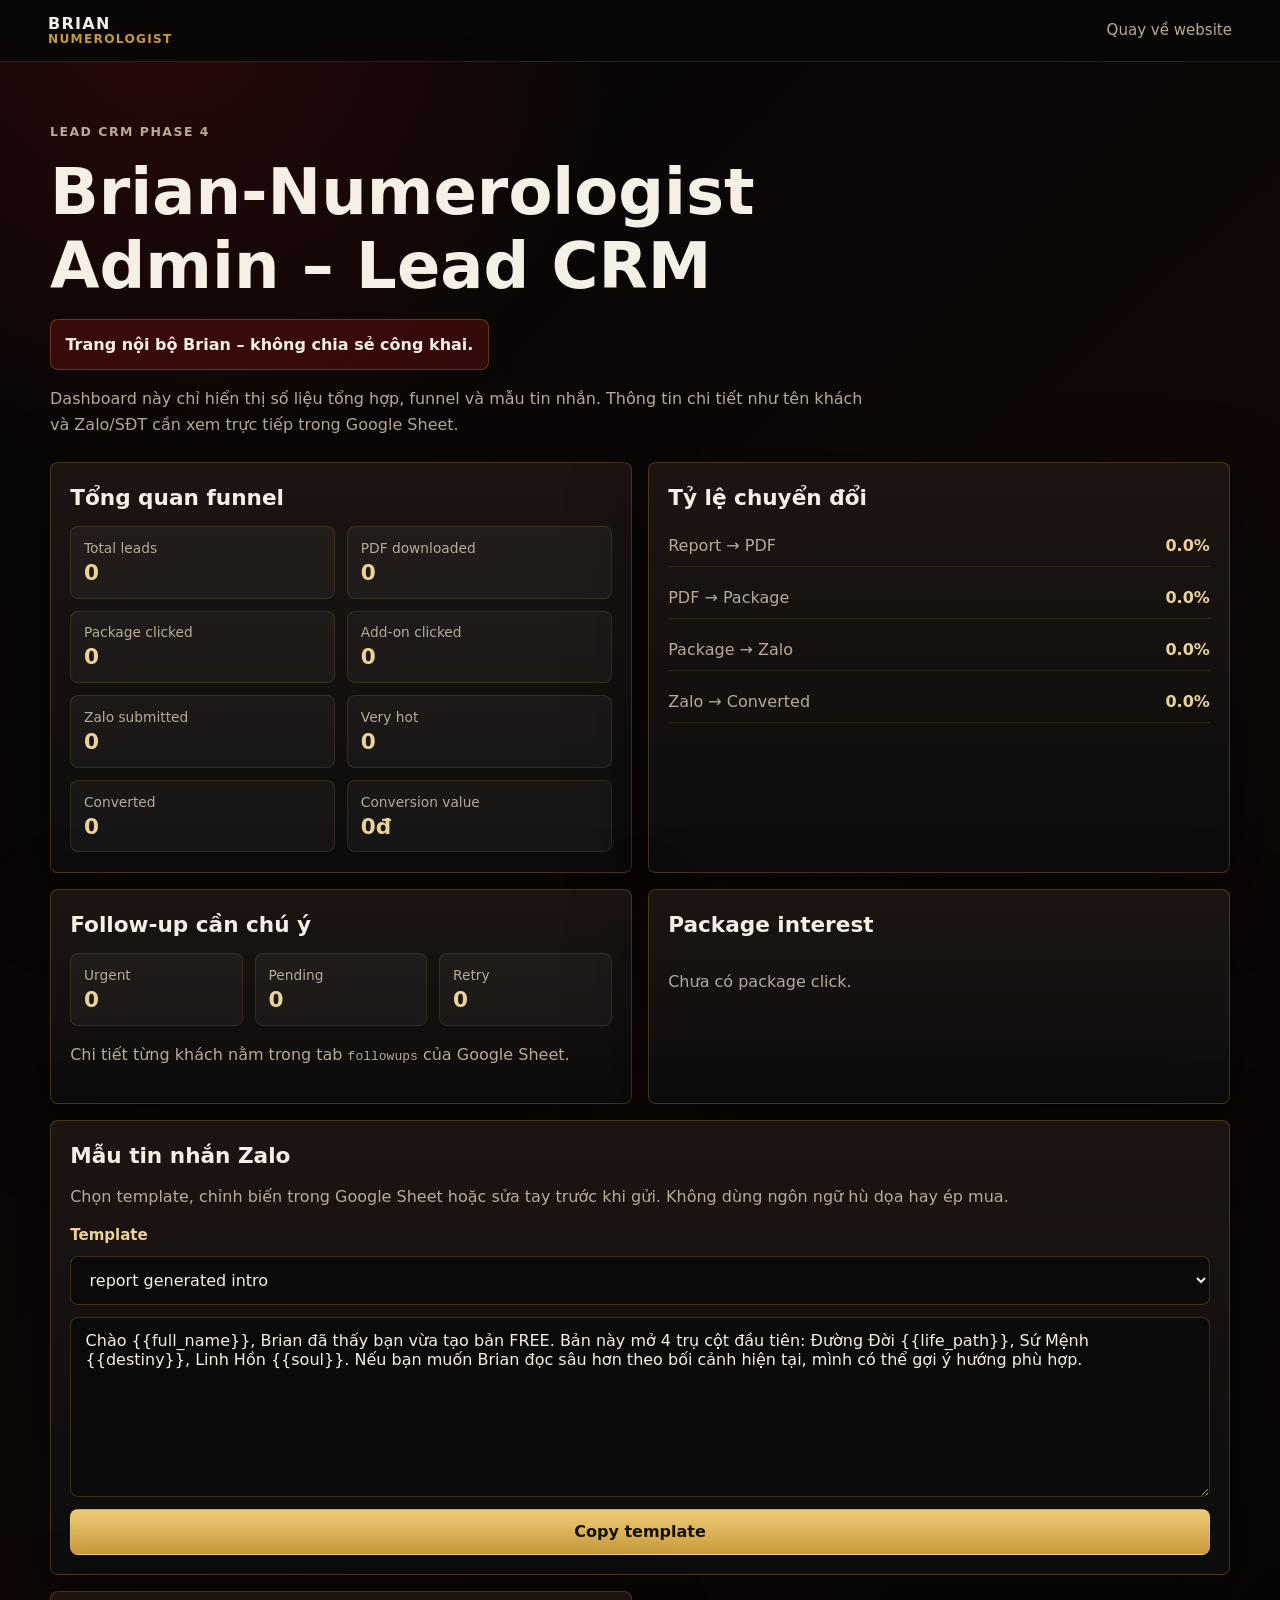
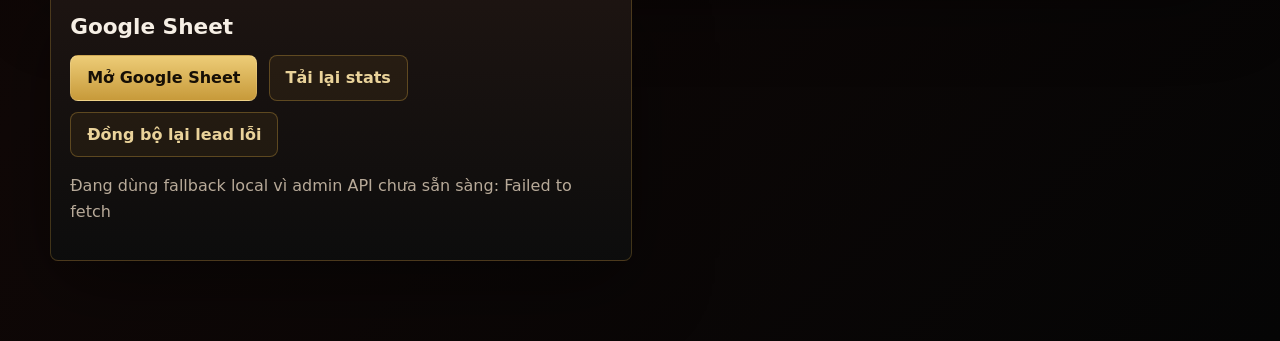
==== commit 09129cfa: "Add files via upload" ====
--- a/admin.html
+++ b/admin.html
@@ -87,7 +87,6 @@
             <button class="primary-button" type="button" id="openSheetButton">Mở Google Sheet</button>
             <button class="secondary-button" type="button" id="refreshStatsButton">Tải lại stats</button>
             <button class="secondary-button" type="button" id="retrySyncButton">Đồng bộ lại lead lỗi</button>
-            <button class="ghost-button" type="button" id="downloadAdminCsvButton">Tải CSV local</button>
           </div>
           <p id="adminMessage" class="admin-message" role="status"></p>
         </article>
@@ -197,16 +196,6 @@
         });
 
         document.getElementById("refreshStatsButton").addEventListener("click", refreshStats);
-        document.getElementById("downloadAdminCsvButton").addEventListener("click", function () {
-          if (!api.getStoredLeads().length) {
-            message.textContent = "Chưa có lead localStorage để tải CSV.";
-            api.showToast("Chưa có lead localStorage để tải CSV.", "warning");
-            return;
-          }
-          api.downloadLeadsCsv();
-          message.textContent = "Đã tạo file CSV từ localStorage.";
-        });
-
         document.getElementById("retrySyncButton").addEventListener("click", function () {
           api.retryPendingLeads().then(function (result) {
             refreshStats();
